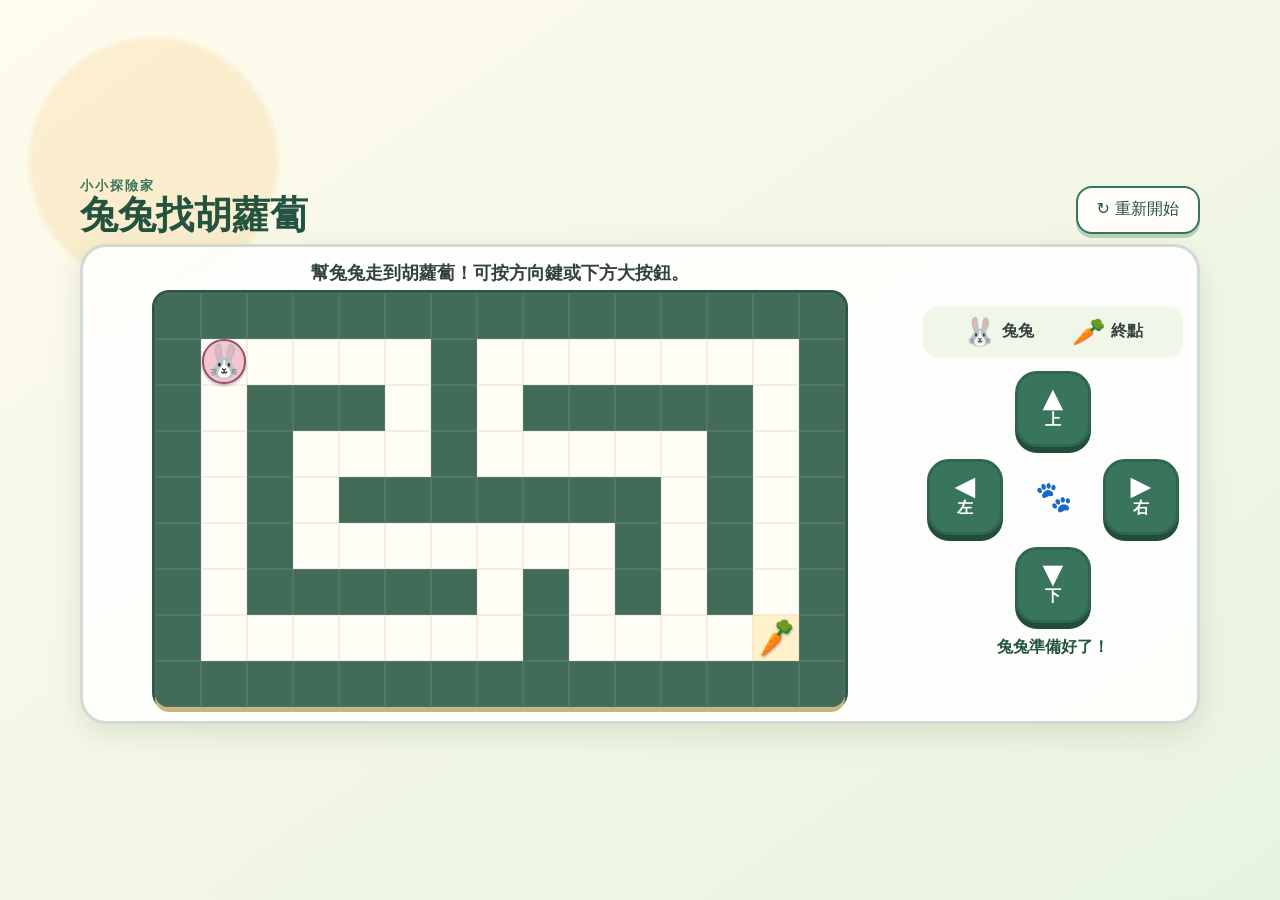
==== index.html @ e75f098e "建立迷宮遊戲初始可玩版本" ====
<!doctype html>
<html lang="zh-Hant">
<head>
  <meta charset="utf-8">
  <meta name="viewport" content="width=device-width, initial-scale=1">
  <meta name="theme-color" content="#fff8e8">
  <title>兔兔找胡蘿蔔｜離線迷宮遊戲</title>
  <link rel="stylesheet" href="styles.css">
</head>
<body>
  <main class="game-shell" aria-labelledby="game-title">
    <header class="game-header">
      <div>
        <p class="eyebrow">小小探險家</p>
        <h1 id="game-title">兔兔找胡蘿蔔</h1>
      </div>
      <button class="restart-button" id="restart" type="button">↻ 重新開始</button>
    </header>

    <section class="game-card" aria-label="迷宮遊戲區">
      <div class="maze-column">
        <p class="instruction" id="instruction">幫兔兔走到胡蘿蔔！可按方向鍵或下方大按鈕。</p>
        <div class="maze-wrap" id="maze-wrap">
          <div id="maze" class="maze" role="grid" aria-label="兔兔迷宮" aria-describedby="instruction status"></div>
          <div class="win-panel" id="win-panel" role="dialog" aria-modal="true" aria-labelledby="win-title" hidden>
            <div class="celebration" aria-hidden="true">✦ ● ✦</div>
            <div class="win-bunny" aria-hidden="true">🐰🥕</div>
            <h2 id="win-title">太棒了！找到胡蘿蔔！</h2>
            <p>兔兔謝謝你的幫忙。</p>
            <button id="play-again" class="play-again" type="button">再玩一次</button>
          </div>
        </div>
      </div>

      <aside class="control-column" aria-label="移動控制">
        <div class="legend" aria-label="遊戲角色說明">
          <span><b aria-hidden="true">🐰</b> 兔兔</span>
          <span><b aria-hidden="true">🥕</b> 終點</span>
        </div>
        <div class="controls" aria-label="方向按鈕">
          <button class="move-button up" type="button" data-direction="up" aria-label="向上走"><span aria-hidden="true">▲</span><small>上</small></button>
          <button class="move-button left" type="button" data-direction="left" aria-label="向左走"><span aria-hidden="true">◀</span><small>左</small></button>
          <div class="control-center" aria-hidden="true">🐾</div>
          <button class="move-button right" type="button" data-direction="right" aria-label="向右走"><span aria-hidden="true">▶</span><small>右</small></button>
          <button class="move-button down" type="button" data-direction="down" aria-label="向下走"><span aria-hidden="true">▼</span><small>下</small></button>
        </div>
        <p id="status" class="status" aria-live="polite">兔兔準備好了！</p>
      </aside>
    </section>
  </main>
  <script src="game.js"></script>
</body>
</html>
---- styles.css ----
:root {
  --ink: #34423f;
  --green: #39745c;
  --green-dark: #24533f;
  --cream: #fff8e8;
  --path: #fffdf5;
  --wall: #426b5a;
  --orange: #ec7c31;
  --cell-size: min(7.15vh, 46px);
}

* { box-sizing: border-box; }

html, body { margin: 0; min-height: 100%; overscroll-behavior: none; }

body {
  min-height: 100vh;
  min-height: 100svh;
  overflow: hidden;
  color: var(--ink);
  background:
    radial-gradient(circle at 12% 18%, rgba(245, 194, 104, .22) 0 9%, transparent 9.5%),
    linear-gradient(145deg, #fffbed, #e8f4df);
  font-family: "Arial Rounded MT Bold", "Noto Sans TC", system-ui, sans-serif;
}

button { font: inherit; }

.game-shell {
  width: min(1120px, calc(100vw - 32px));
  height: 100vh;
  height: 100svh;
  margin: 0 auto;
  padding: 14px 0;
  display: flex;
  flex-direction: column;
  justify-content: center;
  gap: 10px;
}

.game-header { display: flex; align-items: end; justify-content: space-between; gap: 20px; }
.eyebrow { margin: 0 0 1px; color: var(--green); font-size: 13px; font-weight: 800; letter-spacing: .16em; }
h1 { margin: 0; color: var(--green-dark); font-size: clamp(25px, 3vw, 38px); line-height: 1; }

.restart-button, .play-again {
  min-height: 48px;
  padding: 0 19px;
  border: 2px solid var(--green);
  border-radius: 16px;
  color: var(--green-dark);
  background: #fffdf8;
  box-shadow: 0 4px 0 #bad2c0;
  cursor: pointer;
}

.game-card {
  min-height: 0;
  padding: 14px;
  display: grid;
  grid-template-columns: minmax(0, 1fr) 260px;
  align-items: center;
  gap: 20px;
  border: 3px solid rgba(66, 107, 90, .24);
  border-radius: 26px;
  background: rgba(255, 255, 255, .84);
  box-shadow: 0 10px 30px rgba(70, 91, 65, .14);
}

.maze-column { min-width: 0; display: grid; justify-items: center; gap: 8px; }
.instruction { margin: 0; text-align: center; font-size: clamp(14px, 1.6vw, 18px); font-weight: 700; }
.maze-wrap { position: relative; border-radius: 14px; overflow: hidden; box-shadow: 0 5px 0 #c9b67e, 0 0 0 3px #325846; background: var(--wall); }
.maze { display: grid; grid-template-columns: repeat(15, var(--cell-size)); grid-template-rows: repeat(9, var(--cell-size)); gap: 0; background: var(--wall); }
.cell { width: var(--cell-size); height: var(--cell-size); display: grid; place-items: center; background: var(--path); }
.cell.wall { background: var(--wall); box-shadow: inset 0 0 0 1px rgba(255,255,255,.08); }
.cell.path { background: var(--path); box-shadow: inset 0 0 0 1px rgba(219, 205, 159, .28); }
.cell.goal { background: #fff1c9; }

.token {
  position: relative;
  z-index: 2;
  display: grid;
  place-items: center;
  width: 88%;
  height: 88%;
  font-family: "Segoe UI Emoji", "Apple Color Emoji", sans-serif;
  font-size: calc(var(--cell-size) * .70);
  line-height: 1;
  filter: drop-shadow(0 2px 1px rgba(0,0,0,.24));
}
.player { border-radius: 50%; background: #f5c4d1; outline: 2px solid #9d4e67; }
.goal-token { transform: rotate(-12deg); }

.control-column { display: grid; justify-items: center; gap: 14px; }
.legend { width: 100%; display: flex; justify-content: space-evenly; gap: 8px; padding: 9px; border-radius: 14px; background: #f0f7e9; font-weight: 800; }
.legend span { display: flex; align-items: center; gap: 5px; }
.legend b { font-size: 27px; font-family: "Segoe UI Emoji", sans-serif; }
.controls { display: grid; grid-template-columns: repeat(3, 76px); grid-template-rows: repeat(3, 76px); gap: 12px; touch-action: none; user-select: none; }
.move-button {
  width: 76px;
  height: 76px;
  padding: 4px;
  display: grid;
  place-content: center;
  gap: 0;
  border: 3px solid #2e6650;
  border-radius: 22px;
  color: #fff;
  background: var(--green);
  box-shadow: 0 6px 0 #244c3b;
  cursor: pointer;
  -webkit-tap-highlight-color: transparent;
}
.move-button span { font-size: 27px; line-height: .9; }
.move-button small { font-size: 16px; font-weight: 900; }
.move-button.up { grid-column: 2; grid-row: 1; }
.move-button.left { grid-column: 1; grid-row: 2; }
.control-center { grid-column: 2; grid-row: 2; display: grid; place-items: center; color: #729180; font-size: 30px; }
.move-button.right { grid-column: 3; grid-row: 2; }
.move-button.down { grid-column: 2; grid-row: 3; }
.move-button:active { transform: translateY(4px); box-shadow: 0 2px 0 #244c3b; }
.move-button:focus-visible, .restart-button:focus-visible, .play-again:focus-visible { outline: 4px solid #f4aa42; outline-offset: 3px; }
.move-button:disabled { opacity: .48; cursor: default; transform: none; }
.status { min-height: 24px; margin: 0; color: var(--green-dark); text-align: center; font-weight: 800; }

.win-panel {
  position: absolute;
  inset: 12px;
  z-index: 5;
  place-content: center;
  justify-items: center;
  padding: 24px;
  border: 3px solid #df9a43;
  border-radius: 20px;
  text-align: center;
  background: rgba(255, 249, 224, .96);
  box-shadow: 0 8px 24px rgba(53, 68, 50, .25);
  animation: gentle-pop .45s ease-out;
}
.win-panel:not([hidden]) { display: grid; }
.win-panel h2 { margin: 8px 0 3px; color: #8b4b24; font-size: clamp(23px, 3vw, 34px); }
.win-panel p { margin: 0 0 15px; font-size: 17px; }
.win-bunny { font-size: 52px; font-family: "Segoe UI Emoji", sans-serif; }
.celebration { color: #d99032; font-size: 28px; letter-spacing: 12px; animation: soft-glow 1.3s ease-in-out infinite alternate; }
.play-again { color: #fff; background: var(--green); box-shadow: 0 4px 0 #244c3b; }

@keyframes gentle-pop { from { opacity: 0; transform: scale(.92); } to { opacity: 1; transform: scale(1); } }
@keyframes soft-glow { from { opacity: .5; transform: scale(.96); } to { opacity: 1; transform: scale(1.04); } }

@media (max-width: 820px) {
  body { overflow: auto; }
  .game-shell { width: min(100% - 18px, 720px); height: auto; min-height: 100svh; padding: 9px 0 18px; justify-content: start; }
  .game-card { grid-template-columns: 1fr; gap: 14px; }
  .control-column { gap: 9px; }
  .controls { grid-template-columns: repeat(3, 68px); grid-template-rows: repeat(3, 68px); gap: 10px; }
  .move-button { width: 68px; height: 68px; border-radius: 19px; }
  :root { --cell-size: min(calc((100vw - 38px) / 15), 43px); }
}

@media (max-height: 650px) and (min-width: 821px) {
  :root { --cell-size: min(6.7vh, 42px); }
  .game-shell { padding: 8px 0; gap: 7px; }
  .game-card { padding: 9px 14px; }
  .controls { grid-template-columns: repeat(3, 68px); grid-template-rows: repeat(3, 68px); gap: 10px; }
  .move-button { width: 68px; height: 68px; border-radius: 18px; }
}

@media (prefers-reduced-motion: reduce) {
  *, *::before, *::after { animation-duration: .01ms !important; animation-iteration-count: 1 !important; scroll-behavior: auto !important; }
}
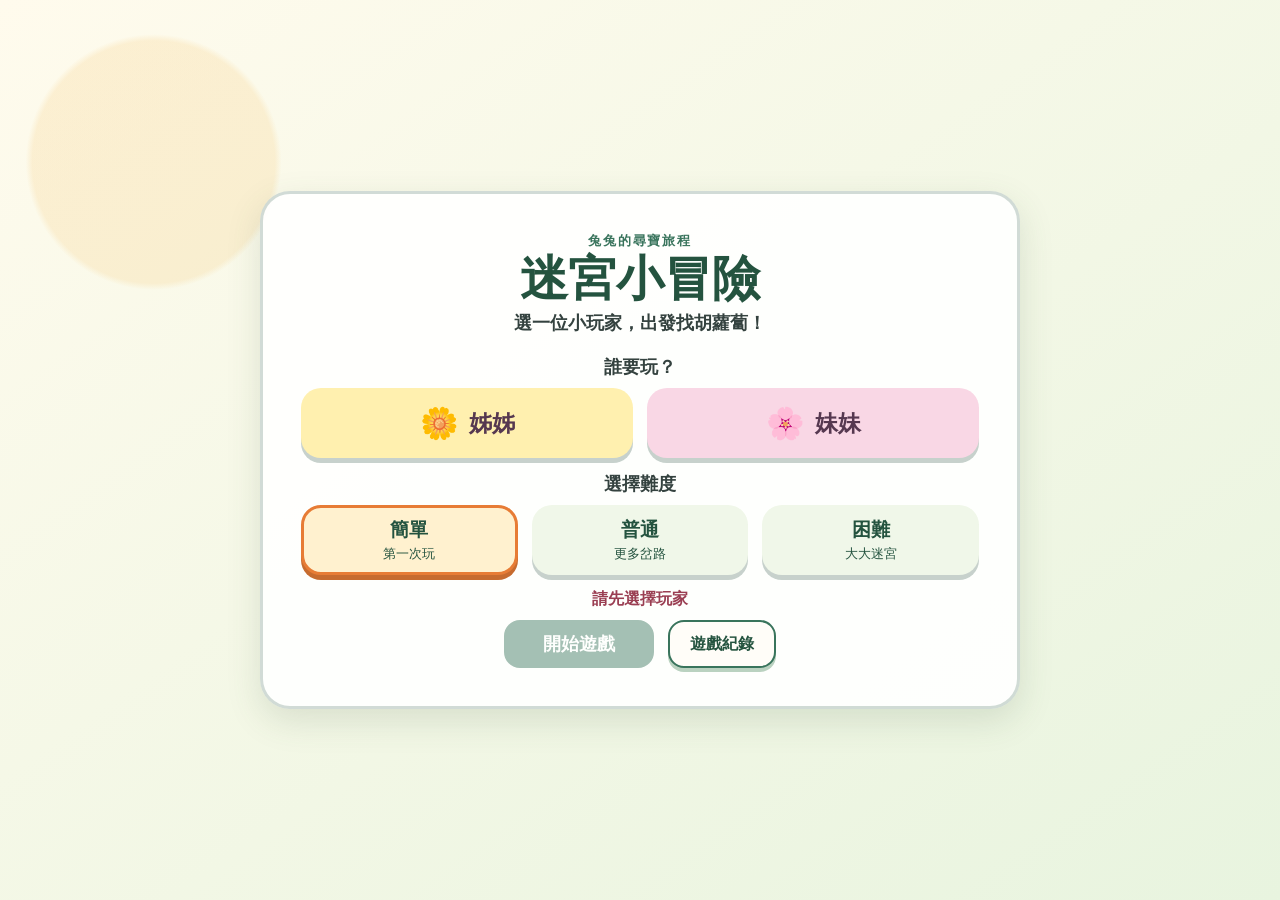
==== commit f849de35: "新增玩家選擇、難度與功能改善" ====
--- a/index.html
+++ b/index.html
@@ -4,48 +4,108 @@
   <meta charset="utf-8">
   <meta name="viewport" content="width=device-width, initial-scale=1">
   <meta name="theme-color" content="#fff8e8">
-  <title>兔兔找胡蘿蔔｜離線迷宮遊戲</title>
+  <title>迷宮小冒險｜離線迷宮遊戲</title>
   <link rel="stylesheet" href="styles.css">
 </head>
 <body>
-  <main class="game-shell" aria-labelledby="game-title">
-    <header class="game-header">
-      <div>
-        <p class="eyebrow">小小探險家</p>
-        <h1 id="game-title">兔兔找胡蘿蔔</h1>
+  <main class="app-shell">
+    <section id="home-screen" class="screen home-screen" aria-labelledby="home-title">
+      <div class="home-card">
+        <p class="eyebrow">兔兔的尋寶旅程</p>
+        <h1 id="home-title">迷宮小冒險</h1>
+        <p class="home-lead">選一位小玩家，出發找胡蘿蔔！</p>
+
+        <fieldset class="choice-group">
+          <legend>誰要玩？</legend>
+          <div class="player-choices">
+            <button class="choice-button player-choice sister" type="button" data-player="sister" aria-pressed="false"><span aria-hidden="true">🌼</span>姊姊</button>
+            <button class="choice-button player-choice younger" type="button" data-player="youngerSister" aria-pressed="false"><span aria-hidden="true">🌸</span>妹妹</button>
+          </div>
+        </fieldset>
+
+        <fieldset class="choice-group">
+          <legend>選擇難度</legend>
+          <div class="difficulty-choices">
+            <button class="difficulty-choice selected" type="button" data-difficulty="easy" aria-pressed="true"><b>簡單</b><small>第一次玩</small></button>
+            <button class="difficulty-choice" type="button" data-difficulty="normal" aria-pressed="false"><b>普通</b><small>更多岔路</small></button>
+            <button class="difficulty-choice" type="button" data-difficulty="hard" aria-pressed="false"><b>困難</b><small>大大迷宮</small></button>
+          </div>
+        </fieldset>
+
+        <p id="player-reminder" class="player-reminder" aria-live="polite">請先選擇玩家</p>
+        <div class="home-actions">
+          <button id="start-game" class="primary-button" type="button" disabled>開始遊戲</button>
+          <button id="show-records" class="secondary-button" type="button">遊戲紀錄</button>
+        </div>
       </div>
-      <button class="restart-button" id="restart" type="button">↻ 重新開始</button>
-    </header>
+    </section>
 
-    <section class="game-card" aria-label="迷宮遊戲區">
-      <div class="maze-column">
-        <p class="instruction" id="instruction">幫兔兔走到胡蘿蔔！可按方向鍵或下方大按鈕。</p>
+    <section id="game-screen" class="screen game-screen" aria-labelledby="game-title" hidden>
+      <header class="game-header">
+        <button id="home-from-game" class="header-button" type="button">⌂ 回首頁</button>
+        <div class="game-heading">
+          <p class="eyebrow">迷宮小冒險</p>
+          <h1 id="game-title">兔兔找胡蘿蔔</h1>
+        </div>
+        <div class="game-info" aria-label="本局資訊">
+          <span id="current-player">玩家：—</span>
+          <span id="current-difficulty">難度：—</span>
+          <time id="timer" datetime="PT0S">00:00</time>
+        </div>
+        <div class="game-actions">
+          <button id="toggle-path" class="header-button path-toggle" type="button" aria-pressed="true">隱藏路徑</button>
+          <button id="restart" class="header-button" type="button">↻ 重新開始</button>
+        </div>
+      </header>
+
+      <section class="maze-card" aria-label="迷宮遊戲區">
         <div class="maze-wrap" id="maze-wrap">
-          <div id="maze" class="maze" role="grid" aria-label="兔兔迷宮" aria-describedby="instruction status"></div>
+          <div id="maze" class="maze" role="grid" aria-label="兔兔迷宮" aria-describedby="status"></div>
           <div class="win-panel" id="win-panel" role="dialog" aria-modal="true" aria-labelledby="win-title" hidden>
             <div class="celebration" aria-hidden="true">✦ ● ✦</div>
             <div class="win-bunny" aria-hidden="true">🐰🥕</div>
-            <h2 id="win-title">太棒了！找到胡蘿蔔！</h2>
-            <p>兔兔謝謝你的幫忙。</p>
-            <button id="play-again" class="play-again" type="button">再玩一次</button>
+            <h2 id="win-title">完成啦！</h2>
+            <div id="win-details" class="win-details"></div>
+            <p id="new-record" class="new-record" hidden>新的最快紀錄！</p>
+            <div class="win-actions">
+              <button id="play-again" class="primary-button" type="button">再玩一次</button>
+              <button id="home-from-win" class="secondary-button" type="button">回首頁</button>
+            </div>
+          </div>
+        </div>
+        <p id="status" class="status" aria-live="polite">兔兔準備好了！</p>
+        <div id="touch-controls" class="touch-controls" aria-label="觸控方向按鈕">
+          <button class="touch-direction touch-up" type="button" data-move="up" aria-label="向上移動"><span aria-hidden="true">▲</span><small>上</small></button>
+          <button class="touch-direction touch-left" type="button" data-move="left" aria-label="向左移動"><span aria-hidden="true">◀</span><small>左</small></button>
+          <div class="touch-center" aria-hidden="true">🐾</div>
+          <button class="touch-direction touch-right" type="button" data-move="right" aria-label="向右移動"><span aria-hidden="true">▶</span><small>右</small></button>
+          <button class="touch-direction touch-down" type="button" data-move="down" aria-label="向下移動"><span aria-hidden="true">▼</span><small>下</small></button>
+        </div>
+      </section>
+    </section>
+
+    <section id="records-screen" class="screen records-screen" aria-labelledby="records-title" hidden>
+      <div class="records-card">
+        <p class="eyebrow">每一次完成都很棒</p>
+        <h1 id="records-title">遊戲紀錄</h1>
+        <div class="records-table-wrap">
+          <table>
+            <thead><tr><th>玩家</th><th>難度</th><th>完成次數</th><th>最快紀錄</th></tr></thead>
+            <tbody id="records-body"></tbody>
+          </table>
+        </div>
+        <div class="records-actions">
+          <button id="records-home" class="primary-button" type="button">返回首頁</button>
+          <button id="clear-records" class="danger-button" type="button">清除所有紀錄</button>
+        </div>
+        <div id="clear-confirm" class="clear-confirm" role="alertdialog" aria-labelledby="clear-confirm-title" hidden>
+          <p id="clear-confirm-title">確定要刪除姊姊與妹妹的所有遊戲紀錄嗎？</p>
+          <div>
+            <button id="cancel-clear" class="secondary-button" type="button">取消</button>
+            <button id="confirm-clear" class="danger-confirm-button" type="button">確定清除</button>
           </div>
         </div>
       </div>
-
-      <aside class="control-column" aria-label="移動控制">
-        <div class="legend" aria-label="遊戲角色說明">
-          <span><b aria-hidden="true">🐰</b> 兔兔</span>
-          <span><b aria-hidden="true">🥕</b> 終點</span>
-        </div>
-        <div class="controls" aria-label="方向按鈕">
-          <button class="move-button up" type="button" data-direction="up" aria-label="向上走"><span aria-hidden="true">▲</span><small>上</small></button>
-          <button class="move-button left" type="button" data-direction="left" aria-label="向左走"><span aria-hidden="true">◀</span><small>左</small></button>
-          <div class="control-center" aria-hidden="true">🐾</div>
-          <button class="move-button right" type="button" data-direction="right" aria-label="向右走"><span aria-hidden="true">▶</span><small>右</small></button>
-          <button class="move-button down" type="button" data-direction="down" aria-label="向下走"><span aria-hidden="true">▼</span><small>下</small></button>
-        </div>
-        <p id="status" class="status" aria-live="polite">兔兔準備好了！</p>
-      </aside>
     </section>
   </main>
   <script src="game.js"></script>
--- a/styles.css
+++ b/styles.css
@@ -5,12 +5,15 @@
   --cream: #fff8e8;
   --path: #fffdf5;
   --wall: #426b5a;
-  --orange: #ec7c31;
-  --cell-size: min(7.15vh, 46px);
+  --orange: #e77c35;
+  --pink: #c95f82;
+  --maze-rows: 15;
+  --maze-cols: 15;
+  --cell-size: min(calc((100vw - 76px) / var(--maze-cols)), calc((100svh - 182px) / var(--maze-rows)), 38px);
 }
 
 * { box-sizing: border-box; }
-
+[hidden] { display: none !important; }
 html, body { margin: 0; min-height: 100%; overscroll-behavior: none; }
 
 body {
@@ -19,151 +22,231 @@
   overflow: hidden;
   color: var(--ink);
   background:
-    radial-gradient(circle at 12% 18%, rgba(245, 194, 104, .22) 0 9%, transparent 9.5%),
+    radial-gradient(circle at 12% 18%, rgba(245, 194, 104, .20) 0 9%, transparent 9.5%),
     linear-gradient(145deg, #fffbed, #e8f4df);
   font-family: "Arial Rounded MT Bold", "Noto Sans TC", system-ui, sans-serif;
 }
 
 button { font: inherit; }
-
-.game-shell {
-  width: min(1120px, calc(100vw - 32px));
-  height: 100vh;
-  height: 100svh;
+button:focus-visible { outline: 4px solid #f4aa42; outline-offset: 3px; }
+.screen { min-height: 100vh; min-height: 100svh; }
+.eyebrow { margin: 0 0 3px; color: var(--green); font-size: 13px; font-weight: 900; letter-spacing: .15em; }
+h1 { margin: 0; color: var(--green-dark); font-size: clamp(30px, 4vw, 48px); line-height: 1.05; }
+
+.home-screen, .records-screen { display: grid; place-items: center; padding: 20px; }
+.home-card, .records-card {
+  width: min(760px, 100%);
+  padding: clamp(22px, 3.5vw, 38px);
+  border: 3px solid rgba(66,107,90,.24);
+  border-radius: 30px;
+  background: rgba(255,255,255,.91);
+  box-shadow: 0 12px 34px rgba(70,91,65,.15);
+  text-align: center;
+}
+.home-lead { margin: 8px 0 20px; font-size: 18px; font-weight: 700; }
+.choice-group { margin: 14px 0; padding: 0; border: 0; }
+.choice-group legend { width: 100%; margin-bottom: 9px; font-size: 18px; font-weight: 900; }
+.player-choices, .difficulty-choices { display: grid; gap: 14px; }
+.player-choices { grid-template-columns: 1fr 1fr; }
+.difficulty-choices { grid-template-columns: repeat(3, 1fr); }
+
+.choice-button, .difficulty-choice {
+  min-height: 70px;
+  border: 3px solid transparent;
+  border-radius: 20px;
+  cursor: pointer;
+  box-shadow: 0 5px 0 rgba(35,72,57,.25);
+  transition: transform .12s ease, border-color .12s ease;
+}
+.choice-button { display: flex; align-items: center; justify-content: center; gap: 10px; color: #563850; font-size: 23px; font-weight: 900; }
+.choice-button span { font-size: 31px; }
+.choice-button.sister { background: #fff0af; }
+.choice-button.younger { background: #f9d7e5; }
+.choice-button.selected { border-color: var(--green-dark); box-shadow: 0 0 0 4px #bcd9c8, 0 5px 0 #285441; transform: translateY(-2px); }
+.difficulty-choice { display: grid; place-content: center; gap: 2px; color: var(--green-dark); background: #f0f7e9; }
+.difficulty-choice b { font-size: 19px; }
+.difficulty-choice small { font-size: 13px; }
+.difficulty-choice.selected { border-color: var(--orange); background: #fff1cf; box-shadow: 0 5px 0 #c66b2f; }
+.player-reminder { min-height: 23px; margin: 13px 0 8px; color: #9a3e52; font-weight: 900; }
+.home-actions, .win-actions { display: flex; justify-content: center; gap: 14px; }
+
+.primary-button, .secondary-button, .header-button, .danger-button {
+  min-height: 48px;
+  padding: 0 20px;
+  border: 2px solid var(--green);
+  border-radius: 16px;
+  cursor: pointer;
+}
+.primary-button { min-width: 150px; color: #fff; background: var(--green); box-shadow: 0 5px 0 #244c3b; font-size: 18px; font-weight: 900; }
+.primary-button:disabled { opacity: .45; cursor: not-allowed; box-shadow: none; }
+.secondary-button, .header-button { color: var(--green-dark); background: #fffdf8; box-shadow: 0 4px 0 #bad2c0; font-weight: 800; }
+.danger-button { min-height: 40px; padding: 0 13px; border-color: #a76565; color: #854848; background: transparent; font-size: 13px; }
+
+.game-screen { height: 100vh; height: 100svh; padding: 10px 16px 12px; display: flex; flex-direction: column; gap: 9px; }
+.game-header {
+  width: min(1280px, 100%);
   margin: 0 auto;
-  padding: 14px 0;
+  display: grid;
+  grid-template-columns: auto minmax(170px, 1fr) auto auto;
+  align-items: center;
+  gap: 13px;
+}
+.game-heading h1 { font-size: clamp(23px, 2.5vw, 34px); }
+.game-info { display: flex; flex-wrap: wrap; justify-content: center; align-items: center; gap: 7px; font-weight: 900; }
+.game-info span, #timer { padding: 7px 10px; border-radius: 11px; background: rgba(255,255,255,.82); }
+#timer { min-width: 76px; color: #8d4a24; font-size: 21px; text-align: center; }
+.game-actions { display: flex; gap: 9px; }
+.path-toggle[aria-pressed="true"] { color: #fff; background: var(--green); box-shadow: 0 4px 0 #244c3b; }
+
+.maze-card {
+  min-height: 0;
+  flex: 1;
+  width: min(1280px, 100%);
+  margin: 0 auto;
+  padding: 10px;
   display: flex;
   flex-direction: column;
+  align-items: center;
   justify-content: center;
-  gap: 10px;
-}
-
-.game-header { display: flex; align-items: end; justify-content: space-between; gap: 20px; }
-.eyebrow { margin: 0 0 1px; color: var(--green); font-size: 13px; font-weight: 800; letter-spacing: .16em; }
-h1 { margin: 0; color: var(--green-dark); font-size: clamp(25px, 3vw, 38px); line-height: 1; }
-
-.restart-button, .play-again {
-  min-height: 48px;
-  padding: 0 19px;
-  border: 2px solid var(--green);
-  border-radius: 16px;
-  color: var(--green-dark);
-  background: #fffdf8;
-  box-shadow: 0 4px 0 #bad2c0;
-  cursor: pointer;
-}
-
-.game-card {
-  min-height: 0;
-  padding: 14px;
-  display: grid;
-  grid-template-columns: minmax(0, 1fr) 260px;
-  align-items: center;
-  gap: 20px;
-  border: 3px solid rgba(66, 107, 90, .24);
-  border-radius: 26px;
-  background: rgba(255, 255, 255, .84);
-  box-shadow: 0 10px 30px rgba(70, 91, 65, .14);
-}
-
-.maze-column { min-width: 0; display: grid; justify-items: center; gap: 8px; }
-.instruction { margin: 0; text-align: center; font-size: clamp(14px, 1.6vw, 18px); font-weight: 700; }
-.maze-wrap { position: relative; border-radius: 14px; overflow: hidden; box-shadow: 0 5px 0 #c9b67e, 0 0 0 3px #325846; background: var(--wall); }
-.maze { display: grid; grid-template-columns: repeat(15, var(--cell-size)); grid-template-rows: repeat(9, var(--cell-size)); gap: 0; background: var(--wall); }
-.cell { width: var(--cell-size); height: var(--cell-size); display: grid; place-items: center; background: var(--path); }
-.cell.wall { background: var(--wall); box-shadow: inset 0 0 0 1px rgba(255,255,255,.08); }
-.cell.path { background: var(--path); box-shadow: inset 0 0 0 1px rgba(219, 205, 159, .28); }
+  gap: 7px;
+  border: 3px solid rgba(66,107,90,.24);
+  border-radius: 24px;
+  background: rgba(255,255,255,.84);
+  box-shadow: 0 9px 28px rgba(70,91,65,.13);
+}
+.maze-wrap { position: relative; flex: 0 0 auto; overflow: hidden; border-radius: 12px; background: var(--wall); box-shadow: 0 5px 0 #c9b67e, 0 0 0 3px #325846; }
+.maze { display: grid; grid-template-columns: repeat(var(--maze-cols), var(--cell-size)); grid-template-rows: repeat(var(--maze-rows), var(--cell-size)); background: var(--wall); }
+.cell { position: relative; width: var(--cell-size); height: var(--cell-size); display: grid; place-items: center; background: var(--path); }
+.cell.wall { background: var(--wall); box-shadow: inset 0 0 0 1px rgba(255,255,255,.075); }
+.cell.path { background: var(--path); box-shadow: inset 0 0 0 1px rgba(219,205,159,.24); }
 .cell.goal { background: #fff1c9; }
-
-.token {
-  position: relative;
-  z-index: 2;
-  display: grid;
-  place-items: center;
-  width: 88%;
-  height: 88%;
-  font-family: "Segoe UI Emoji", "Apple Color Emoji", sans-serif;
-  font-size: calc(var(--cell-size) * .70);
-  line-height: 1;
-  filter: drop-shadow(0 2px 1px rgba(0,0,0,.24));
-}
-.player { border-radius: 50%; background: #f5c4d1; outline: 2px solid #9d4e67; }
+.cell.visited::after { content: "•"; position: absolute; z-index: 1; color: rgba(99,135,105,.34); font-size: calc(var(--cell-size) * .65); line-height: 1; }
+.cell.visited:nth-child(3n)::after { content: "·"; transform: translate(12%, -4%); }
+.token { position: relative; z-index: 3; display: grid; place-items: center; width: 88%; height: 88%; font-family: "Segoe UI Emoji", "Apple Color Emoji", sans-serif; font-size: max(8px, calc(var(--cell-size) * .70)); line-height: 1; filter: drop-shadow(0 2px 1px rgba(0,0,0,.24)); }
+.player { border-radius: 50%; background: #f5c4d1; outline: max(1px, calc(var(--cell-size) * .05)) solid #9d4e67; }
 .goal-token { transform: rotate(-12deg); }
-
-.control-column { display: grid; justify-items: center; gap: 14px; }
-.legend { width: 100%; display: flex; justify-content: space-evenly; gap: 8px; padding: 9px; border-radius: 14px; background: #f0f7e9; font-weight: 800; }
-.legend span { display: flex; align-items: center; gap: 5px; }
-.legend b { font-size: 27px; font-family: "Segoe UI Emoji", sans-serif; }
-.controls { display: grid; grid-template-columns: repeat(3, 76px); grid-template-rows: repeat(3, 76px); gap: 12px; touch-action: none; user-select: none; }
-.move-button {
-  width: 76px;
-  height: 76px;
-  padding: 4px;
+.status { min-height: 20px; margin: 0; color: var(--green-dark); text-align: center; font-size: 14px; font-weight: 800; }
+
+.touch-controls {
+  display: none;
+  grid-template-columns: repeat(3, 68px);
+  grid-template-rows: repeat(3, 68px);
+  gap: 12px;
+  touch-action: none;
+  user-select: none;
+  -webkit-user-select: none;
+}
+.touch-direction {
+  width: 68px;
+  height: 68px;
+  padding: 3px;
   display: grid;
   place-content: center;
-  gap: 0;
   border: 3px solid #2e6650;
-  border-radius: 22px;
+  border-radius: 20px;
   color: #fff;
   background: var(--green);
-  box-shadow: 0 6px 0 #244c3b;
+  box-shadow: 0 5px 0 #244c3b;
   cursor: pointer;
+  touch-action: manipulation;
   -webkit-tap-highlight-color: transparent;
 }
-.move-button span { font-size: 27px; line-height: .9; }
-.move-button small { font-size: 16px; font-weight: 900; }
-.move-button.up { grid-column: 2; grid-row: 1; }
-.move-button.left { grid-column: 1; grid-row: 2; }
-.control-center { grid-column: 2; grid-row: 2; display: grid; place-items: center; color: #729180; font-size: 30px; }
-.move-button.right { grid-column: 3; grid-row: 2; }
-.move-button.down { grid-column: 2; grid-row: 3; }
-.move-button:active { transform: translateY(4px); box-shadow: 0 2px 0 #244c3b; }
-.move-button:focus-visible, .restart-button:focus-visible, .play-again:focus-visible { outline: 4px solid #f4aa42; outline-offset: 3px; }
-.move-button:disabled { opacity: .48; cursor: default; transform: none; }
-.status { min-height: 24px; margin: 0; color: var(--green-dark); text-align: center; font-weight: 800; }
-
-.win-panel {
-  position: absolute;
-  inset: 12px;
-  z-index: 5;
-  place-content: center;
-  justify-items: center;
-  padding: 24px;
-  border: 3px solid #df9a43;
-  border-radius: 20px;
-  text-align: center;
-  background: rgba(255, 249, 224, .96);
-  box-shadow: 0 8px 24px rgba(53, 68, 50, .25);
-  animation: gentle-pop .45s ease-out;
-}
+.touch-direction span { font-size: 25px; line-height: .9; }
+.touch-direction small { font-size: 15px; font-weight: 900; }
+.touch-direction:active { transform: translateY(3px); box-shadow: 0 2px 0 #244c3b; }
+.touch-up { grid-column: 2; grid-row: 1; }
+.touch-left { grid-column: 1; grid-row: 2; }
+.touch-center { grid-column: 2; grid-row: 2; display: grid; place-items: center; color: #779786; font-size: 27px; }
+.touch-right { grid-column: 3; grid-row: 2; }
+.touch-down { grid-column: 2; grid-row: 3; }
+.maze-wrap, .maze { touch-action: none; }
+
+.win-panel { position: absolute; inset: 10px; z-index: 5; place-content: center; justify-items: center; padding: 20px; border: 3px solid #df9a43; border-radius: 18px; text-align: center; background: rgba(255,249,224,.97); box-shadow: 0 8px 24px rgba(53,68,50,.25); animation: gentle-pop .4s ease-out; }
 .win-panel:not([hidden]) { display: grid; }
-.win-panel h2 { margin: 8px 0 3px; color: #8b4b24; font-size: clamp(23px, 3vw, 34px); }
-.win-panel p { margin: 0 0 15px; font-size: 17px; }
-.win-bunny { font-size: 52px; font-family: "Segoe UI Emoji", sans-serif; }
-.celebration { color: #d99032; font-size: 28px; letter-spacing: 12px; animation: soft-glow 1.3s ease-in-out infinite alternate; }
-.play-again { color: #fff; background: var(--green); box-shadow: 0 4px 0 #244c3b; }
-
-@keyframes gentle-pop { from { opacity: 0; transform: scale(.92); } to { opacity: 1; transform: scale(1); } }
-@keyframes soft-glow { from { opacity: .5; transform: scale(.96); } to { opacity: 1; transform: scale(1.04); } }
-
-@media (max-width: 820px) {
+.win-panel h2 { margin: 4px 0 8px; color: #8b4b24; font-size: clamp(26px, 4vw, 38px); }
+.win-bunny { font-size: clamp(38px, 7vh, 56px); font-family: "Segoe UI Emoji", sans-serif; }
+.celebration { color: #d99032; font-size: 25px; letter-spacing: 10px; }
+.win-details { display: grid; gap: 3px; font-weight: 800; }
+.win-details p { margin: 0; }
+.new-record { margin: 8px 0; padding: 5px 12px; border-radius: 20px; color: #8a4720; background: #ffe298; font-weight: 900; }
+.win-actions { margin-top: 13px; }
+
+.records-card { width: min(850px, 100%); }
+.records-table-wrap { margin: 20px 0; overflow-x: auto; }
+table { width: 100%; border-collapse: separate; border-spacing: 0 7px; }
+th { color: var(--green-dark); font-size: 14px; }
+td { padding: 11px 9px; background: #f2f7ed; font-weight: 700; }
+td:first-child { border-radius: 12px 0 0 12px; }
+td:last-child { border-radius: 0 12px 12px 0; }
+.records-actions { display: flex; align-items: center; justify-content: center; gap: 28px; }
+.clear-confirm { margin: 18px auto 0; padding: 14px; border: 2px solid #c58a7f; border-radius: 16px; background: #fff4ed; }
+.clear-confirm p { margin: 0 0 11px; font-weight: 900; }
+.clear-confirm > div { display: flex; justify-content: center; gap: 12px; }
+.danger-confirm-button { min-height: 48px; padding: 0 18px; border: 2px solid #9d5151; border-radius: 16px; color: #fff; background: #a95d5d; cursor: pointer; font-weight: 900; }
+
+@keyframes gentle-pop { from { opacity: 0; transform: scale(.93); } to { opacity: 1; transform: scale(1); } }
+
+@media (max-width: 850px) {
   body { overflow: auto; }
-  .game-shell { width: min(100% - 18px, 720px); height: auto; min-height: 100svh; padding: 9px 0 18px; justify-content: start; }
-  .game-card { grid-template-columns: 1fr; gap: 14px; }
-  .control-column { gap: 9px; }
-  .controls { grid-template-columns: repeat(3, 68px); grid-template-rows: repeat(3, 68px); gap: 10px; }
-  .move-button { width: 68px; height: 68px; border-radius: 19px; }
-  :root { --cell-size: min(calc((100vw - 38px) / 15), 43px); }
-}
-
-@media (max-height: 650px) and (min-width: 821px) {
-  :root { --cell-size: min(6.7vh, 42px); }
-  .game-shell { padding: 8px 0; gap: 7px; }
-  .game-card { padding: 9px 14px; }
-  .controls { grid-template-columns: repeat(3, 68px); grid-template-rows: repeat(3, 68px); gap: 10px; }
-  .move-button { width: 68px; height: 68px; border-radius: 18px; }
+  .game-screen { height: auto; min-height: 100svh; padding: 8px; }
+  .game-header { grid-template-columns: auto 1fr; gap: 8px; }
+  .game-heading { text-align: right; }
+  .game-info, .game-actions { grid-column: 1 / -1; }
+  .game-actions { justify-content: center; }
+  .header-button { min-height: 44px; padding: 0 13px; }
+  .touch-controls { display: grid; }
+  :root { --cell-size: max(9px, min(calc((100vw - 38px) / var(--maze-cols)), calc((100svh - 445px) / var(--maze-rows)), 36px)); }
+}
+
+@media (hover: none) and (pointer: coarse) {
+  .touch-controls { display: grid; }
+}
+
+@media (hover: none) and (pointer: coarse) and (min-width: 851px) {
+  .maze-card { display: grid; grid-template-columns: minmax(0, 1fr) auto; grid-template-rows: 1fr auto; column-gap: 18px; }
+  .maze-wrap { grid-column: 1; grid-row: 1 / 3; justify-self: center; }
+  .status { grid-column: 2; grid-row: 1; align-self: end; max-width: 220px; }
+  .touch-controls { grid-column: 2; grid-row: 2; align-self: start; }
+  :root { --cell-size: min(calc((100vw - 270px) / var(--maze-cols)), calc((100svh - 150px) / var(--maze-rows)), 36px); }
+}
+
+@media (max-width: 560px) {
+  .home-screen, .records-screen { padding: 8px; }
+  .home-card, .records-card { padding: 18px 12px; border-radius: 22px; }
+  .difficulty-choices { gap: 7px; }
+  .difficulty-choice { min-height: 64px; }
+  .home-actions, .win-actions { flex-direction: column; align-items: stretch; }
+  .player-choices { gap: 8px; }
+  .choice-button { min-height: 65px; font-size: 20px; }
+  .records-actions { flex-direction: column; gap: 14px; }
+  .clear-confirm > div { flex-direction: column; }
+  th, td { padding: 9px 5px; font-size: 13px; }
+}
+
+@media (max-height: 650px) and (min-width: 851px) {
+  :root { --cell-size: min(calc((100vw - 76px) / var(--maze-cols)), calc((100svh - 150px) / var(--maze-rows)), 35px); }
+  .game-screen { padding-top: 6px; gap: 5px; }
+  .maze-card { padding: 6px; }
+  .game-header .eyebrow { display: none; }
+}
+
+@media (max-width: 850px) and (max-height: 600px) and (orientation: landscape) {
+  .game-screen { padding: 5px 8px; gap: 4px; }
+  .game-header { grid-template-columns: auto 1fr auto; gap: 5px; }
+  .game-heading { display: none; }
+  .game-info { grid-column: 2; flex-wrap: nowrap; gap: 4px; font-size: 13px; }
+  .game-info span, #timer { padding: 4px 6px; }
+  #timer { min-width: 62px; font-size: 17px; }
+  .game-actions { grid-column: 1 / -1; gap: 6px; }
+  .header-button { min-height: 38px; padding: 0 10px; font-size: 13px; }
+  .maze-card { display: grid; grid-template-columns: minmax(0, 1fr) auto; grid-template-rows: 1fr auto; column-gap: 14px; padding: 5px 10px; }
+  .maze-wrap { grid-column: 1; grid-row: 1 / 3; justify-self: center; }
+  .status { grid-column: 2; grid-row: 1; align-self: end; max-width: 190px; }
+  .touch-controls { grid-column: 2; grid-row: 2; align-self: start; grid-template-columns: repeat(3, 58px); grid-template-rows: repeat(3, 58px); gap: 9px; }
+  .touch-direction { width: 58px; height: 58px; border-radius: 17px; }
+  :root { --cell-size: max(9px, min(calc((100vw - 250px) / var(--maze-cols)), calc((100svh - 118px) / var(--maze-rows)), 32px)); }
 }
 
 @media (prefers-reduced-motion: reduce) {
-  *, *::before, *::after { animation-duration: .01ms !important; animation-iteration-count: 1 !important; scroll-behavior: auto !important; }
-}
+  *, *::before, *::after { animation-duration: .01ms !important; animation-iteration-count: 1 !important; }
+}
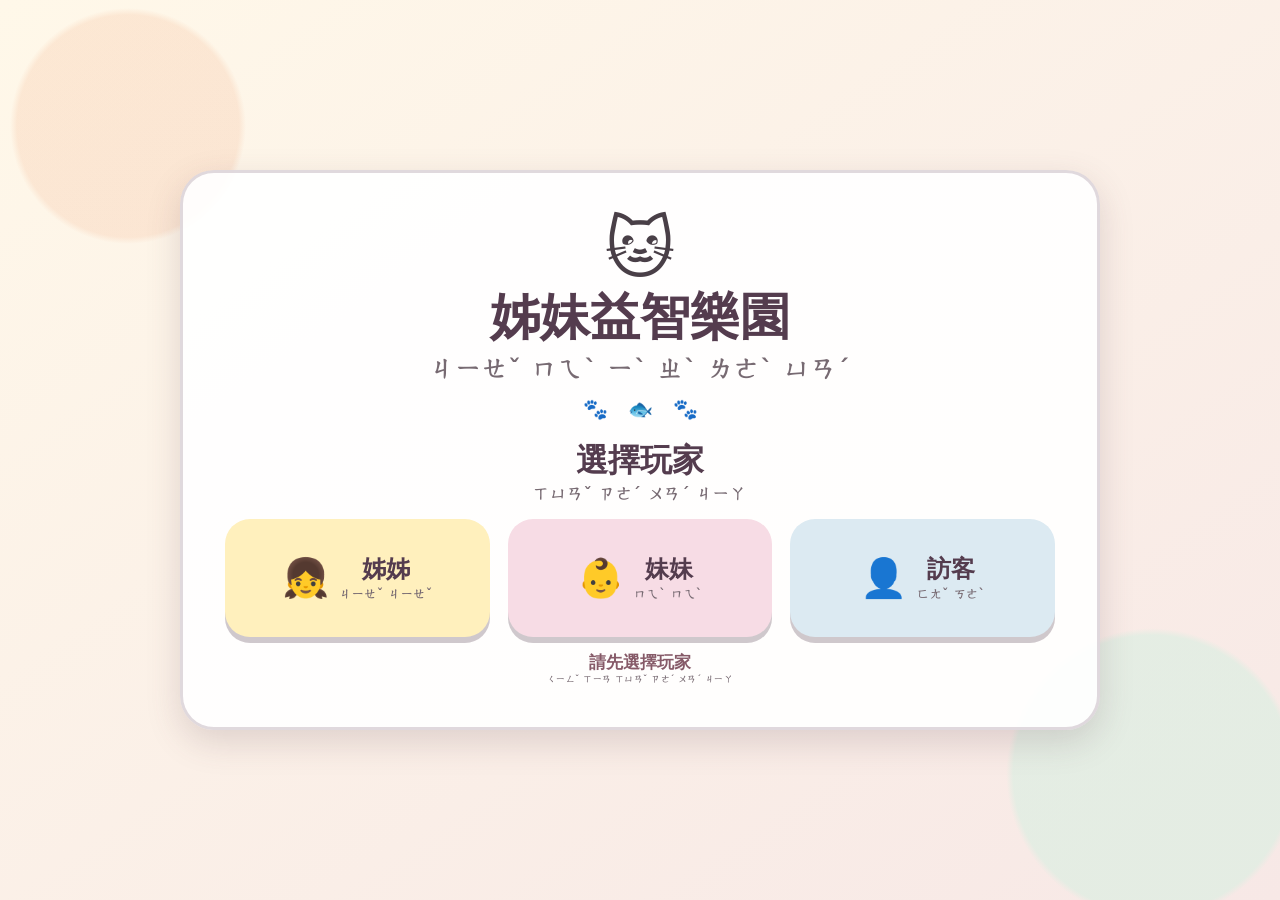
==== commit 634c34f1: "feat: add kid-friendly sudoku game" ====
--- a/index.html
+++ b/index.html
@@ -4,110 +4,48 @@
   <meta charset="utf-8">
   <meta name="viewport" content="width=device-width, initial-scale=1">
   <meta name="theme-color" content="#fff8e8">
-  <title>迷宮小冒險｜離線迷宮遊戲</title>
-  <link rel="stylesheet" href="styles.css">
+  <title></title>
+  <link rel="stylesheet" href="assets/css/site.css">
 </head>
 <body>
-  <main class="app-shell">
-    <section id="home-screen" class="screen home-screen" aria-labelledby="home-title">
-      <div class="home-card">
-        <p class="eyebrow">兔兔的尋寶旅程</p>
-        <h1 id="home-title">迷宮小冒險</h1>
-        <p class="home-lead">選一位小玩家，出發找胡蘿蔔！</p>
-
-        <fieldset class="choice-group">
-          <legend>誰要玩？</legend>
-          <div class="player-choices">
-            <button class="choice-button player-choice sister" type="button" data-player="sister" aria-pressed="false"><span aria-hidden="true">🌼</span>姊姊</button>
-            <button class="choice-button player-choice younger" type="button" data-player="youngerSister" aria-pressed="false"><span aria-hidden="true">🌸</span>妹妹</button>
-          </div>
-        </fieldset>
-
-        <fieldset class="choice-group">
-          <legend>選擇難度</legend>
-          <div class="difficulty-choices">
-            <button class="difficulty-choice selected" type="button" data-difficulty="easy" aria-pressed="true"><b>簡單</b><small>第一次玩</small></button>
-            <button class="difficulty-choice" type="button" data-difficulty="normal" aria-pressed="false"><b>普通</b><small>更多岔路</small></button>
-            <button class="difficulty-choice" type="button" data-difficulty="hard" aria-pressed="false"><b>困難</b><small>大大迷宮</small></button>
-          </div>
-        </fieldset>
-
-        <p id="player-reminder" class="player-reminder" aria-live="polite">請先選擇玩家</p>
-        <div class="home-actions">
-          <button id="start-game" class="primary-button" type="button" disabled>開始遊戲</button>
-          <button id="show-records" class="secondary-button" type="button">遊戲紀錄</button>
-        </div>
-      </div>
-    </section>
-
-    <section id="game-screen" class="screen game-screen" aria-labelledby="game-title" hidden>
-      <header class="game-header">
-        <button id="home-from-game" class="header-button" type="button">⌂ 回首頁</button>
-        <div class="game-heading">
-          <p class="eyebrow">迷宮小冒險</p>
-          <h1 id="game-title">兔兔找胡蘿蔔</h1>
-        </div>
-        <div class="game-info" aria-label="本局資訊">
-          <span id="current-player">玩家：—</span>
-          <span id="current-difficulty">難度：—</span>
-          <time id="timer" datetime="PT0S">00:00</time>
-        </div>
-        <div class="game-actions">
-          <button id="toggle-path" class="header-button path-toggle" type="button" aria-pressed="true">隱藏路徑</button>
-          <button id="restart" class="header-button" type="button">↻ 重新開始</button>
-        </div>
+  <main class="hub-shell">
+    <section id="player-screen" class="hero-card hub-screen" aria-labelledby="site-title">
+      <header class="site-heading cat-heading">
+        <div class="cat-mark" aria-hidden="true">🐱</div>
+        <h1 id="site-title"></h1>
+        <div class="paw-divider" aria-hidden="true">🐾　🐟　🐾</div>
       </header>
-
-      <section class="maze-card" aria-label="迷宮遊戲區">
-        <div class="maze-wrap" id="maze-wrap">
-          <div id="maze" class="maze" role="grid" aria-label="兔兔迷宮" aria-describedby="status"></div>
-          <div class="win-panel" id="win-panel" role="dialog" aria-modal="true" aria-labelledby="win-title" hidden>
-            <div class="celebration" aria-hidden="true">✦ ● ✦</div>
-            <div class="win-bunny" aria-hidden="true">🐰🥕</div>
-            <h2 id="win-title">完成啦！</h2>
-            <div id="win-details" class="win-details"></div>
-            <p id="new-record" class="new-record" hidden>新的最快紀錄！</p>
-            <div class="win-actions">
-              <button id="play-again" class="primary-button" type="button">再玩一次</button>
-              <button id="home-from-win" class="secondary-button" type="button">回首頁</button>
-            </div>
-          </div>
-        </div>
-        <p id="status" class="status" aria-live="polite">兔兔準備好了！</p>
-        <div id="touch-controls" class="touch-controls" aria-label="觸控方向按鈕">
-          <button class="touch-direction touch-up" type="button" data-move="up" aria-label="向上移動"><span aria-hidden="true">▲</span><small>上</small></button>
-          <button class="touch-direction touch-left" type="button" data-move="left" aria-label="向左移動"><span aria-hidden="true">◀</span><small>左</small></button>
-          <div class="touch-center" aria-hidden="true">🐾</div>
-          <button class="touch-direction touch-right" type="button" data-move="right" aria-label="向右移動"><span aria-hidden="true">▶</span><small>右</small></button>
-          <button class="touch-direction touch-down" type="button" data-move="down" aria-label="向下移動"><span aria-hidden="true">▼</span><small>下</small></button>
-        </div>
+      <section class="hub-section" aria-labelledby="player-title">
+        <h2 id="player-title"></h2>
+        <div id="player-list" class="player-list"></div>
+        <p id="player-status" class="selection-status" aria-live="polite"></p>
       </section>
     </section>
 
-    <section id="records-screen" class="screen records-screen" aria-labelledby="records-title" hidden>
-      <div class="records-card">
-        <p class="eyebrow">每一次完成都很棒</p>
-        <h1 id="records-title">遊戲紀錄</h1>
-        <div class="records-table-wrap">
-          <table>
-            <thead><tr><th>玩家</th><th>難度</th><th>完成次數</th><th>最快紀錄</th></tr></thead>
-            <tbody id="records-body"></tbody>
-          </table>
-        </div>
-        <div class="records-actions">
-          <button id="records-home" class="primary-button" type="button">返回首頁</button>
-          <button id="clear-records" class="danger-button" type="button">清除所有紀錄</button>
-        </div>
-        <div id="clear-confirm" class="clear-confirm" role="alertdialog" aria-labelledby="clear-confirm-title" hidden>
-          <p id="clear-confirm-title">確定要刪除姊姊與妹妹的所有遊戲紀錄嗎？</p>
-          <div>
-            <button id="cancel-clear" class="secondary-button" type="button">取消</button>
-            <button id="confirm-clear" class="danger-confirm-button" type="button">確定清除</button>
-          </div>
-        </div>
-      </div>
+    <section id="category-screen" class="hero-card hub-screen" aria-labelledby="category-title" hidden>
+      <button id="back-to-players" class="back-button" type="button"></button>
+      <header class="site-heading">
+        <div class="cat-mark" aria-hidden="true">🐱</div>
+        <h1 id="category-title"></h1>
+        <p id="category-player" class="current-player-badge"></p>
+      </header>
+      <div id="category-list" class="choice-list"></div>
+    </section>
+
+    <section id="games-screen" class="hero-card hub-screen" aria-labelledby="games-title" hidden>
+      <button id="back-to-categories" class="back-button" type="button"></button>
+      <header class="site-heading">
+        <div class="cat-mark" aria-hidden="true">🧩</div>
+        <h1 id="games-title"></h1>
+        <p id="games-player" class="current-player-badge"></p>
+      </header>
+      <section class="hub-section">
+        <div id="game-list" class="choice-list"></div>
+      </section>
     </section>
   </main>
-  <script src="game.js"></script>
+  <script src="assets/js/content.js"></script>
+  <script src="assets/js/shared.js"></script>
+  <script src="assets/js/home.js"></script>
 </body>
 </html>
--- a/assets/css/site.css
+++ b/assets/css/site.css
@@ -0,0 +1,48 @@
+:root{--ink:#493f47;--plum:#735568;--plum-dark:#543c4e;--peach:#f2a97e;--cream:#fffaf0;--mint:#dceee2;--pink:#f7dce5;--blue:#dceaf2;--shadow:rgba(96,67,80,.18);--green:var(--plum);--green-dark:var(--plum-dark);--orange:var(--peach);--paper:var(--cream)}
+*{box-sizing:border-box}
+[hidden]{display:none!important}
+html,body{margin:0;min-height:100%}
+body{min-height:100vh;color:var(--ink);background:radial-gradient(circle at 10% 14%,rgba(242,169,126,.2) 0 8%,transparent 8.5%),radial-gradient(circle at 90% 86%,rgba(220,238,226,.7) 0 10%,transparent 10.5%),linear-gradient(145deg,#fff8e9,#f7e8e6);font-family:"Arial Rounded MT Bold","Microsoft JhengHei",system-ui,sans-serif}
+button{font:inherit}
+button:focus-visible{outline:4px solid #df8b58;outline-offset:3px}
+
+/* 所有頁面共用的中注音組件：兩行固定、各自水平置中。 */
+.reading{display:inline-flex;align-items:center;justify-content:center;gap:.42em;max-width:100%;vertical-align:middle;text-align:center}
+.reading-icon{flex:0 0 auto;display:grid;place-items:center;line-height:1;font-family:"Segoe UI Emoji","Apple Color Emoji",sans-serif}
+.reading-words{min-width:0;display:grid;grid-template-rows:auto auto;justify-items:center;align-items:center;text-align:center;line-height:1}
+.reading-zh{width:100%;font-size:1em;font-weight:900;line-height:1.2;text-align:center;white-space:normal}
+.reading-bopomofo{width:100%;margin:.28em 0 0;color:#776a72;font-size:.5em;font-weight:800;line-height:1.2;letter-spacing:.05em;text-align:center;white-space:normal}
+.reading.compact .reading-bopomofo{margin-top:.2em}
+
+.hub-shell{min-height:100vh;display:grid;place-items:center;padding:16px}
+.hero-card{position:relative;width:min(920px,100%);padding:clamp(24px,4vw,42px);border:3px solid rgba(115,85,104,.22);border-radius:34px;background:rgba(255,255,255,.92);box-shadow:0 12px 34px var(--shadow)}
+.hub-screen{animation:soft-in .22s ease-out}
+.site-heading{text-align:center}
+.site-heading h1{margin:0;color:var(--plum-dark);font-size:clamp(31px,5vw,50px)}
+.cat-mark{margin-bottom:4px;font-size:clamp(45px,7vw,68px);line-height:1}
+.paw-divider{margin:12px 0 5px;color:#c87972;font-size:20px}
+.hub-section{margin-top:18px}
+.hub-section>h2{margin:0 0 16px;color:var(--plum-dark);font-size:clamp(24px,3vw,32px);text-align:center}
+.player-list,.choice-list{display:grid;grid-template-columns:repeat(3,minmax(0,1fr));gap:18px}
+.hub-player,.choice-card{min-height:118px;padding:14px 10px;border:3px solid transparent;border-radius:25px;color:var(--plum-dark);background:var(--cream);box-shadow:0 6px 0 rgba(84,60,78,.28);cursor:pointer;font-size:24px;transition:transform .12s ease,box-shadow .12s ease}
+.hub-player:hover:not(:disabled),.choice-card:hover:not(:disabled){transform:translateY(-2px)}
+.hub-player .reading-icon,.choice-card>.reading .reading-icon{font-size:38px}
+.player-sister{background:#fff0bd}.player-youngerSister{background:var(--pink)}.player-guest{background:var(--blue)}
+.hub-player.selected{border-color:var(--plum);box-shadow:0 0 0 4px #ead5df,0 6px 0 var(--plum-dark)}
+.selection-status{min-height:28px;margin:15px 0 0;color:#865a68;text-align:center;font-size:17px;font-weight:900}
+.current-player-badge{width:max-content;max-width:100%;margin:15px auto 24px;padding:8px 15px;border-radius:18px;background:#f7edf0;font-weight:900}
+.choice-card{display:grid;place-content:center;justify-items:center;gap:9px;background:#fff7de}
+.choice-card:not(:disabled){border-color:var(--plum)}
+.choice-card:disabled{opacity:.58;cursor:not-allowed;box-shadow:0 4px 0 rgba(84,60,78,.18)}
+.choice-state{font-size:15px}
+.back-button{position:absolute;top:20px;left:20px;min-height:52px;padding:7px 14px;border:2px solid var(--plum);border-radius:18px;color:var(--plum-dark);background:#fffaf5;box-shadow:0 4px 0 #d8bcc9;cursor:pointer;font-size:15px;font-weight:900}
+
+.primary-button,.secondary-button{min-height:58px;padding:8px 22px;border:3px solid var(--plum);border-radius:19px;cursor:pointer;font-weight:900;font-size:18px}
+.primary-button{color:#fff;background:var(--plum);box-shadow:0 5px 0 var(--plum-dark)}
+.secondary-button{color:var(--plum-dark);background:#fffaf5;box-shadow:0 5px 0 #d8bcc9}
+.eyebrow{margin:0 0 4px;color:var(--plum);font-weight:900}
+h1,h2,h3,p{margin-top:0}
+@keyframes soft-in{from{opacity:0;transform:translateY(5px)}to{opacity:1;transform:none}}
+@media(max-width:680px){.hub-shell{padding:8px}.hero-card{padding:78px 12px 20px;border-radius:24px}.cat-heading{padding-top:0}.player-list,.choice-list{grid-template-columns:1fr;gap:13px}.hub-player,.choice-card{min-height:91px;font-size:22px}.back-button{top:13px;left:13px}.site-heading h1{font-size:30px}.cat-mark{font-size:46px}.current-player-badge{margin-bottom:16px}}
+@media(max-height:700px) and (min-width:681px){.hub-shell{padding:8px}.hero-card{padding:18px 30px}.cat-mark{font-size:43px}.paw-divider{margin:6px 0}.hub-section{margin-top:10px}.hub-player,.choice-card{min-height:94px}.current-player-badge{margin:8px auto 14px}}
+@media(prefers-reduced-motion:reduce){*{animation:none!important;transition:none!important}}
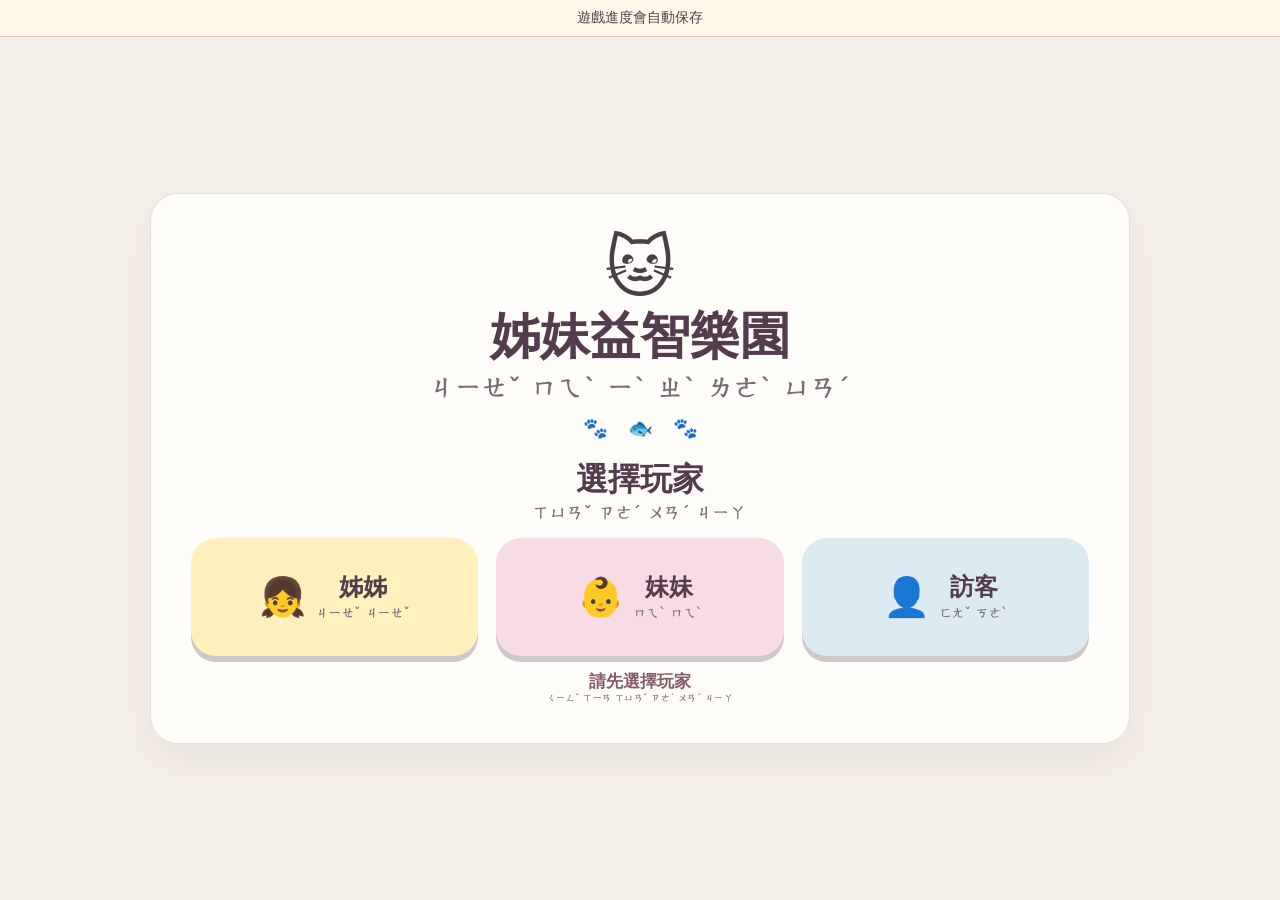
==== commit eaf4592e: "Persist game rounds and fix lifecycle interactions Add durable snapshots and one-tab ownership acros" ====
--- a/index.html
+++ b/index.html
@@ -6,7 +6,7 @@
   <meta name="theme-color" content="#fff8e8">
   <title></title>
   <link rel="stylesheet" href="assets/css/site.css">
-</head>
+<link rel="stylesheet" href="assets/css/lifecycle.css"></head>
 <body>
   <main class="hub-shell">
     <section id="player-screen" class="hero-card hub-screen" aria-labelledby="site-title">
@@ -45,7 +45,7 @@
     </section>
   </main>
   <script src="assets/js/content.js"></script>
-  <script src="assets/js/shared.js"></script>
+  <script src="assets/js/shared.js"></script><script src="assets/js/lifecycle.js"></script>
   <script src="assets/js/home.js"></script>
 </body>
 </html>
--- a/assets/css/site.css
+++ b/assets/css/site.css
@@ -2,7 +2,7 @@
 *{box-sizing:border-box}
 [hidden]{display:none!important}
 html,body{margin:0;min-height:100%}
-body{min-height:100vh;color:var(--ink);background:radial-gradient(circle at 10% 14%,rgba(242,169,126,.2) 0 8%,transparent 8.5%),radial-gradient(circle at 90% 86%,rgba(220,238,226,.7) 0 10%,transparent 10.5%),linear-gradient(145deg,#fff8e9,#f7e8e6);font-family:"Arial Rounded MT Bold","Microsoft JhengHei",system-ui,sans-serif}
+body{min-height:100vh;color:var(--ink);background:#f4efe8;font-family:"PingFang TC","Noto Sans TC","Microsoft JhengHei",system-ui,sans-serif}
 button{font:inherit}
 button:focus-visible{outline:4px solid #df8b58;outline-offset:3px}
 
@@ -15,7 +15,7 @@
 .reading.compact .reading-bopomofo{margin-top:.2em}
 
 .hub-shell{min-height:100vh;display:grid;place-items:center;padding:16px}
-.hero-card{position:relative;width:min(920px,100%);padding:clamp(24px,4vw,42px);border:3px solid rgba(115,85,104,.22);border-radius:34px;background:rgba(255,255,255,.92);box-shadow:0 12px 34px var(--shadow)}
+.hero-card{position:relative;width:min(980px,100%);padding:clamp(24px,4vw,40px);border:1px solid #eadfd6;border-radius:28px;background:#fffdf9;box-shadow:0 16px 40px rgba(61,51,56,.06)}
 .hub-screen{animation:soft-in .22s ease-out}
 .site-heading{text-align:center}
 .site-heading h1{margin:0;color:var(--plum-dark);font-size:clamp(31px,5vw,50px)}
@@ -46,3 +46,5 @@
 @media(max-width:680px){.hub-shell{padding:8px}.hero-card{padding:78px 12px 20px;border-radius:24px}.cat-heading{padding-top:0}.player-list,.choice-list{grid-template-columns:1fr;gap:13px}.hub-player,.choice-card{min-height:91px;font-size:22px}.back-button{top:13px;left:13px}.site-heading h1{font-size:30px}.cat-mark{font-size:46px}.current-player-badge{margin-bottom:16px}}
 @media(max-height:700px) and (min-width:681px){.hub-shell{padding:8px}.hero-card{padding:18px 30px}.cat-mark{font-size:43px}.paw-divider{margin:6px 0}.hub-section{margin-top:10px}.hub-player,.choice-card{min-height:94px}.current-player-badge{margin:8px auto 14px}}
 @media(prefers-reduced-motion:reduce){*{animation:none!important;transition:none!important}}
+
+.game-how{display:block;font-size:13px;font-weight:700;color:#8a737c}
--- a/assets/css/lifecycle.css
+++ b/assets/css/lifecycle.css
@@ -0,0 +1,7 @@
+.round-bar{position:sticky;top:0;z-index:30;display:flex;flex-wrap:wrap;gap:.6rem;align-items:center;justify-content:center;padding:.55rem 1rem;background:#fff8e8;border-bottom:1px solid #dccab8;font-size:14px}
+.round-bar button{min-height:42px;border:1px solid #b78e9e;border-radius:12px;padding:.5rem .8rem;background:#fff;color:#543c4e;cursor:pointer}
+.round-bar[data-error=true]{background:#ffe4dd;color:#8b2935}
+.hub-shell,.sudoku-screen,.maze-app .screen{min-height:calc(100svh - var(--round-bar-height,0px))}
+.maze-app .game-screen{height:calc(100svh - var(--round-bar-height,0px))}
+.maze-app .win-panel{position:fixed;inset:auto;top:calc(50% + var(--round-bar-height,0px)/2);left:50%;transform:translate(-50%,-50%);width:min(520px,calc(100vw - 28px));max-height:calc(100svh - var(--round-bar-height,0px) - 28px);overflow:auto;z-index:25;animation:none}
+@media(max-width:850px){.maze-app .game-screen{height:auto}}
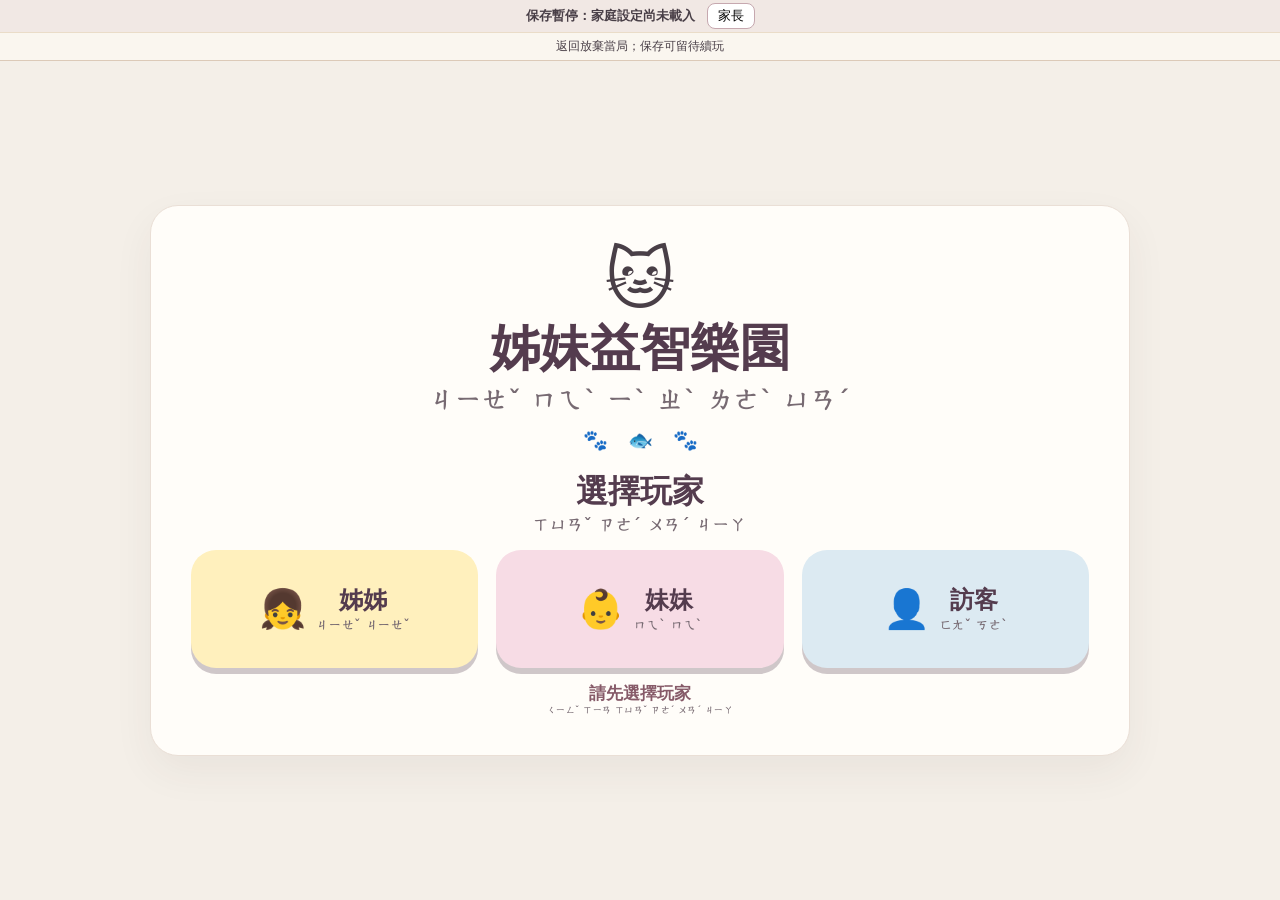
==== commit 52f240ec: "Add parental play sessions and validated challenge pools" ====
--- a/index.html
+++ b/index.html
@@ -6,7 +6,7 @@
   <meta name="theme-color" content="#fff8e8">
   <title></title>
   <link rel="stylesheet" href="assets/css/site.css">
-<link rel="stylesheet" href="assets/css/lifecycle.css"></head>
+<link rel="stylesheet" href="assets/css/lifecycle.css"><link rel="stylesheet" href="assets/css/family.css"><link rel="stylesheet" href="assets/css/game-layout.css"></head>
 <body>
   <main class="hub-shell">
     <section id="player-screen" class="hero-card hub-screen" aria-labelledby="site-title">
@@ -45,7 +45,7 @@
     </section>
   </main>
   <script src="assets/js/content.js"></script>
-  <script src="assets/js/shared.js"></script><script src="assets/js/lifecycle.js"></script>
+  <script src="assets/js/shared.js"></script><script src="assets/js/family-core.js"></script><script src="assets/js/family.js"></script><script src="assets/js/lifecycle.js"></script><script src="assets/js/challenges.js"></script>
   <script src="assets/js/home.js"></script>
 </body>
 </html>
--- a/assets/css/lifecycle.css
+++ b/assets/css/lifecycle.css
@@ -1,7 +1,19 @@
-.round-bar{position:sticky;top:0;z-index:30;display:flex;flex-wrap:wrap;gap:.6rem;align-items:center;justify-content:center;padding:.55rem 1rem;background:#fff8e8;border-bottom:1px solid #dccab8;font-size:14px}
+/* The save row participates in normal document flow on every page. */
+.round-bar{display:flex;flex-wrap:wrap;gap:.6rem;align-items:center;justify-content:center;padding:.55rem 1rem;background:#fff8e8;border-bottom:1px solid #dccab8;font-size:14px}
 .round-bar button{min-height:42px;border:1px solid #b78e9e;border-radius:12px;padding:.5rem .8rem;background:#fff;color:#543c4e;cursor:pointer}
 .round-bar[data-error=true]{background:#ffe4dd;color:#8b2935}
 .hub-shell,.sudoku-screen,.maze-app .screen{min-height:calc(100svh - var(--round-bar-height,0px))}
-.maze-app .game-screen{height:calc(100svh - var(--round-bar-height,0px))}
-.maze-app .win-panel{position:fixed;inset:auto;top:calc(50% + var(--round-bar-height,0px)/2);left:50%;transform:translate(-50%,-50%);width:min(520px,calc(100vw - 28px));max-height:calc(100svh - var(--round-bar-height,0px) - 28px);overflow:auto;z-index:25;animation:none}
-@media(max-width:850px){.maze-app .game-screen{height:auto}}
+/* Game headers use flow; only the home card owns its positioned back button. */
+.play-top .back-button,.sudoku-card>.back-button{position:static;flex-shrink:0}
+.sudoku-card>.back-button{display:block;margin-bottom:12px}
+.play-top{flex-wrap:wrap}
+/* One completion-card layout, including short/zoomed viewports. */
+.complete-overlay,.maze-app .win-panel{position:fixed;inset:auto;top:50%;left:50%;transform:translate(-50%,-50%);width:min(520px,calc(100vw - 24px));max-height:calc(100svh - 24px);overflow:auto;z-index:40;padding:24px;border:3px solid #df9a43;border-radius:18px;background:#fff9e0;text-align:center;box-shadow:0 8px 24px #35443240;animation:none}
+.complete-overlay:not([hidden]){display:flex;flex-direction:column;align-items:center;gap:12px}
+.complete-overlay h2,.complete-overlay p{margin:0}
+.complete-overlay button{flex-shrink:0;min-height:44px}
+.maze-app .win-panel:not([hidden]){display:flex;flex-direction:column;align-items:center;gap:8px}
+
+.coach{position:fixed;inset:0;padding:16px;overflow:auto;background:#3d333848;display:grid;place-items:center;z-index:50}
+.coach-card{background:#fff;border-radius:20px;padding:22px;text-align:center;width:min(320px,100%);box-shadow:0 12px 32px #3d333820}
+.coach-demo{font-size:36px}.coach-card p{font-size:20px;font-weight:800}
--- a/assets/css/family.css
+++ b/assets/css/family.css
@@ -0,0 +1,6 @@
+.family-bar{display:flex;align-items:center;justify-content:center;flex-wrap:wrap;gap:6px;padding:3px 8px;background:#fff8e8;border-bottom:1px solid #eadcc8;font-size:13px;min-height:30px}
+.family-bar button{font:inherit;border:1px solid #c6a8af;background:#fff;border-radius:8px;min-height:26px;padding:2px 10px;cursor:pointer}
+#family-time{font-weight:750;min-width:120px;font-variant-numeric:tabular-nums}#family-note{color:#765438;font-size:12px}.family-bar[data-locked=true]{background:#f1e8e4}
+.family-dialog{border:1px solid #ccb7c2;border-radius:16px;padding:20px;width:min(510px,calc(100vw - 24px));max-height:calc(100svh - 24px);overflow:auto;color:#3d3338;background:#fffcf7;user-select:text}
+.family-dialog::backdrop{background:#3d333865}.family-dialog h2{margin:0 0 14px;font-size:22px}.family-dialog form{display:flex;flex-wrap:wrap;gap:10px;align-items:center}.family-dialog label{display:flex;flex-direction:column;gap:4px;flex-basis:100%}.family-dialog input,.family-dialog select{font:inherit;padding:8px;min-width:0;width:100%;border:1px solid #b6a4af;border-radius:6px}.family-dialog button{font:inherit;min-height:40px;border:1px solid #a78d9d;border-radius:8px;padding:6px 12px;background:#fff;cursor:pointer}.family-dialog p{margin:10px 0;font-size:14px}.family-dialog details{margin:12px 0}.family-dialog summary{cursor:pointer;font-weight:700}#parent-message{color:#a33742;font-weight:700}.family-dialog [hidden]{display:none!important}
+@media(pointer:coarse){.family-bar button{min-height:40px}.family-bar{font-size:14px}}
--- a/assets/css/game-layout.css
+++ b/assets/css/game-layout.css
@@ -0,0 +1,15 @@
+/* R3 board-first layout; completion remains below the finished work. */
+body{overflow-y:auto}.play-app{max-width:1280px;padding:8px 12px 16px}.play-top{gap:8px;margin:0 0 5px}.play-top h1{font-size:20px}.play-meta{font-size:12px}.play-top .reading-bopomofo{display:none}
+.round-bar{padding:3px 8px;gap:6px;min-height:28px;font-size:12px;background:#faf6ef}.round-bar button{min-height:26px;padding:2px 8px;border-radius:8px;font-size:12px}
+.primary-button,.secondary-button,.chip,.back-button,.option,.difficulty-choice{min-height:30px;padding:4px 10px;font-size:14px}.toolbar{gap:6px;margin:4px 0 6px;align-items:center}.challenge-select{font:inherit;font-size:14px;border:1px solid #d4c5cb;border-radius:7px;background:#fff;padding:4px 8px;min-height:30px;max-width:100%}
+.board-wrap{padding:8px;border-radius:12px;box-shadow:none}.msg{margin:5px 0;min-height:18px;font-size:13px}.complete-overlay,.maze-app .win-panel{position:static;inset:auto;transform:none;width:100%;max-height:none;overflow:visible;margin:10px auto 0;padding:10px;border:1px solid #ddbd81;border-radius:10px;background:#fff6d9;box-shadow:none;animation:none;z-index:auto}
+.complete-overlay:not([hidden]),.maze-app .win-panel:not([hidden]){display:flex;flex-direction:row;flex-wrap:wrap;justify-content:center;gap:10px}.complete-overlay h2,.maze-app .win-panel h2{font-size:20px}.complete-overlay>div{font-size:20px}.complete-overlay button{min-height:32px}.complete-overlay[hidden],.maze-app .win-panel[hidden]{display:none!important}
+.vgrid,.memory-grid,.slide-board,.sokoban{width:min(100%,620px)}.vgrid{border:2px solid #b396a5;padding:10px;background:#fff;border-radius:14px}.vgrid .cell{border:1px solid #d9c8d0;background:#eae2dc}.vgrid .cell.on{background:#ffd363}.vgrid .cell.ok{background:#c6e7c5}.vgrid .cell.no{background:#f4bfc6}
+.q-board,.a-board{border:1px solid #d4c2ce;border-radius:12px;padding:12px;background:#fff}.q-board{margin:12px 0}.pattern-rule{font-weight:750;font-size:18px;color:#5c3f51}.seq{flex-wrap:wrap}.token{min-width:48px;min-height:48px}.pegs{min-height:350px}.peg{min-height:350px}.hanoi-goal{display:flex;justify-content:center;gap:16px;margin:8px auto 12px}.hanoi-goal .peg{min-height:80px;width:130px;padding:10px 5px;border-radius:8px}.hanoi-goal .disc{height:8px;margin-top:2px}.hanoi-goal .peg-tag{display:none}
+.tan-board{width:min(100%,1000px);height:auto;max-width:100%;aspect-ratio:760/460}.puzzle-layout{grid-template-columns:minmax(0,1.3fr) minmax(200px,.85fr);gap:10px}.puzzle-slot{position:relative;border-radius:0;border:1px dashed #d4c3b0;overflow:visible}.tray{overflow-y:auto;scrollbar-gutter:stable}.tray .piece{box-shadow:none;flex-shrink:0}.jig-board{border-radius:0}.ref-row{min-height:25px;font-size:13px;align-items:flex-start}.ref-thumb[hidden]{display:none}.ref-thumb{width:160px;height:107px}.vgrid{width:min(100%,540px)}
+@media(max-width:760px){.puzzle-layout{grid-template-columns:1fr}}
+.toolbar#size-row,.toolbar#theme-row,.toolbar#art-row{display:inline-flex;margin-right:8px}.play-app .grid{width:min(100%,620px,max(288px,calc(100svh - var(--round-bar-height,60px) - 180px)))}.sudoku-app #game>.board-wrap{width:min(100%,max(288px,calc(100svh - var(--round-bar-height,60px) - 255px)),560px)}.sudoku-app .game-screen>header h1{font-size:20px}.sudoku-app .game-screen>header .header-button{min-height:30px;padding:4px 10px;font-size:14px}.sudoku-app .game-controls button{min-height:32px}.sudoku-app #answers .answer-button{aspect-ratio:auto;min-height:44px}.sudoku-app .game-screen{gap:6px;padding:8px 12px}.hanoi-goal .disc{font-size:0}.hanoi-goal .peg{border-bottom-width:4px}
+.maze-app .game-screen{gap:6px;padding:6px 12px 14px}.maze-app .game-header{gap:8px}.maze-app .game-heading{flex:0 0 auto;text-align:left}.maze-app .game-heading h1{font-size:20px}.maze-app .game-heading>p,.maze-app .game-header .reading-bopomofo{display:none}.maze-app .game-info{flex:1;justify-content:flex-end;font-size:12px;gap:5px}.maze-app .game-info span,.maze-app #timer{padding:4px 6px;font-size:14px;min-width:0}.maze-app .header-button{min-height:30px;padding:3px 9px;border-width:1px;border-radius:8px;font-size:13px;box-shadow:none}.maze-app .maze-card{width:max-content;max-width:100%;padding:8px;border-width:1px;border-radius:12px;gap:6px;box-shadow:none}.maze-app .maze-mode-note{margin:0;font-size:12px}.maze-app .maze-wrap{box-shadow:none}.maze-app .win-panel{position:static;width:100%;inset:auto;z-index:auto;padding:10px;animation:none}.maze-app .win-panel:not([hidden]){display:flex;flex-wrap:wrap;justify-content:center;align-items:center;gap:8px}.maze-app .win-panel .win-mascot,.maze-app .win-panel .celebration{display:none}.maze-app .win-details{display:flex;gap:8px;flex-wrap:wrap;font-size:12px}.maze-app .win-actions{margin:0}.maze-app .win-panel h2{font-size:20px;margin:0}
+@media(min-width:851px){.maze-app{--cell-size:max(18px,min(calc((100vw - 72px)/var(--maze-cols)),calc((100svh - var(--round-bar-height,0px) - 135px)/var(--maze-rows)),70px))}}
+@media(pointer:coarse){.primary-button,.secondary-button,.chip,.back-button,.challenge-select,.round-bar button{min-height:42px;font-size:14px}}
+@media(max-width:680px){.play-app{padding:8px}.play-top h1{font-size:18px}.round-bar{justify-content:center}.board-wrap{padding:5px}.pegs,.peg{min-height:260px}.hanoi-goal .peg{width:90px}.hanoi-goal{gap:8px}.complete-overlay:not([hidden]){flex-direction:column}}
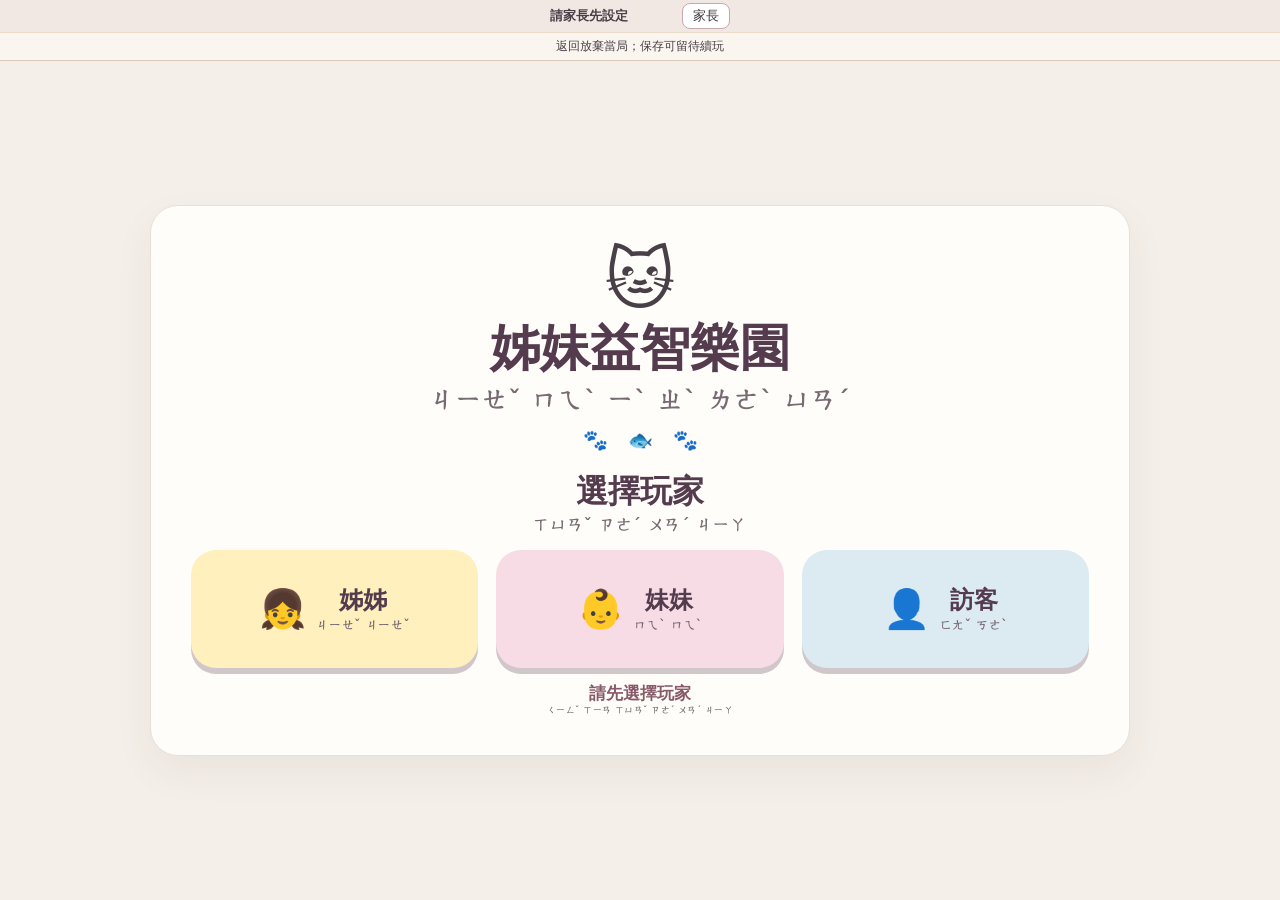
==== commit 2d6cbe20: "Fix readable parent controls on iOS submit buttons" ====
--- a/index.html
+++ b/index.html
@@ -6,7 +6,7 @@
   <meta name="theme-color" content="#fff8e8">
   <title></title>
   <link rel="stylesheet" href="assets/css/site.css">
-<link rel="stylesheet" href="assets/css/lifecycle.css"><link rel="stylesheet" href="assets/css/family.css"><link rel="stylesheet" href="assets/css/game-layout.css"></head>
+<link rel="stylesheet" href="assets/css/lifecycle.css"><link rel="stylesheet" href="assets/css/family.css?mobile-text=1"><link rel="stylesheet" href="assets/css/game-layout.css"></head>
 <body>
   <main class="hub-shell">
     <section id="player-screen" class="hero-card hub-screen" aria-labelledby="site-title">
--- a/assets/css/family.css
+++ b/assets/css/family.css
@@ -4,3 +4,7 @@
 .family-dialog{border:1px solid #ccb7c2;border-radius:16px;padding:20px;width:min(510px,calc(100vw - 24px));max-height:calc(100svh - 24px);overflow:auto;color:#3d3338;background:#fffcf7;user-select:text}
 .family-dialog::backdrop{background:#3d333865}.family-dialog h2{margin:0 0 14px;font-size:22px}.family-dialog form{display:flex;flex-wrap:wrap;gap:10px;align-items:center}.family-dialog label{display:flex;flex-direction:column;gap:4px;flex-basis:100%}.family-dialog input,.family-dialog select{font:inherit;padding:8px;min-width:0;width:100%;border:1px solid #b6a4af;border-radius:6px}.family-dialog button{font:inherit;min-height:40px;border:1px solid #a78d9d;border-radius:8px;padding:6px 12px;background:#fff;cursor:pointer}.family-dialog p{margin:10px 0;font-size:14px}.family-dialog details{margin:12px 0}.family-dialog summary{cursor:pointer;font-weight:700}#parent-message{color:#a33742;font-weight:700}.family-dialog [hidden]{display:none!important}
 @media(pointer:coarse){.family-bar button{min-height:40px}.family-bar{font-size:14px}}
+/* iOS submit buttons default to white text; our controls have white backgrounds. */
+.family-bar button,.family-dialog button{color:#3d3338;-webkit-text-fill-color:currentColor;-webkit-appearance:none;appearance:none;line-height:1.3}
+.family-dialog input,.family-dialog select{color:#3d3338;-webkit-text-fill-color:currentColor;background:#fff;color-scheme:light}
+.family-dialog button:disabled{color:#6d5c63;background:#f0e9e7;opacity:1;cursor:not-allowed}
--- a/assets/css/game-layout.css
+++ b/assets/css/game-layout.css
@@ -1,5 +1,5 @@
 /* R3 board-first layout; completion remains below the finished work. */
-body{overflow-y:auto}.play-app{max-width:1280px;padding:8px 12px 16px}.play-top{gap:8px;margin:0 0 5px}.play-top h1{font-size:20px}.play-meta{font-size:12px}.play-top .reading-bopomofo{display:none}
+body{overflow-y:auto}.play-app{max-width:none;width:100%;padding:8px 12px 12px}.play-top{gap:8px;margin:0 0 5px}.play-top h1{font-size:20px}.play-meta{font-size:12px}.play-top .reading-bopomofo{display:none}
 .round-bar{padding:3px 8px;gap:6px;min-height:28px;font-size:12px;background:#faf6ef}.round-bar button{min-height:26px;padding:2px 8px;border-radius:8px;font-size:12px}
 .primary-button,.secondary-button,.chip,.back-button,.option,.difficulty-choice{min-height:30px;padding:4px 10px;font-size:14px}.toolbar{gap:6px;margin:4px 0 6px;align-items:center}.challenge-select{font:inherit;font-size:14px;border:1px solid #d4c5cb;border-radius:7px;background:#fff;padding:4px 8px;min-height:30px;max-width:100%}
 .board-wrap{padding:8px;border-radius:12px;box-shadow:none}.msg{margin:5px 0;min-height:18px;font-size:13px}.complete-overlay,.maze-app .win-panel{position:static;inset:auto;transform:none;width:100%;max-height:none;overflow:visible;margin:10px auto 0;padding:10px;border:1px solid #ddbd81;border-radius:10px;background:#fff6d9;box-shadow:none;animation:none;z-index:auto}
